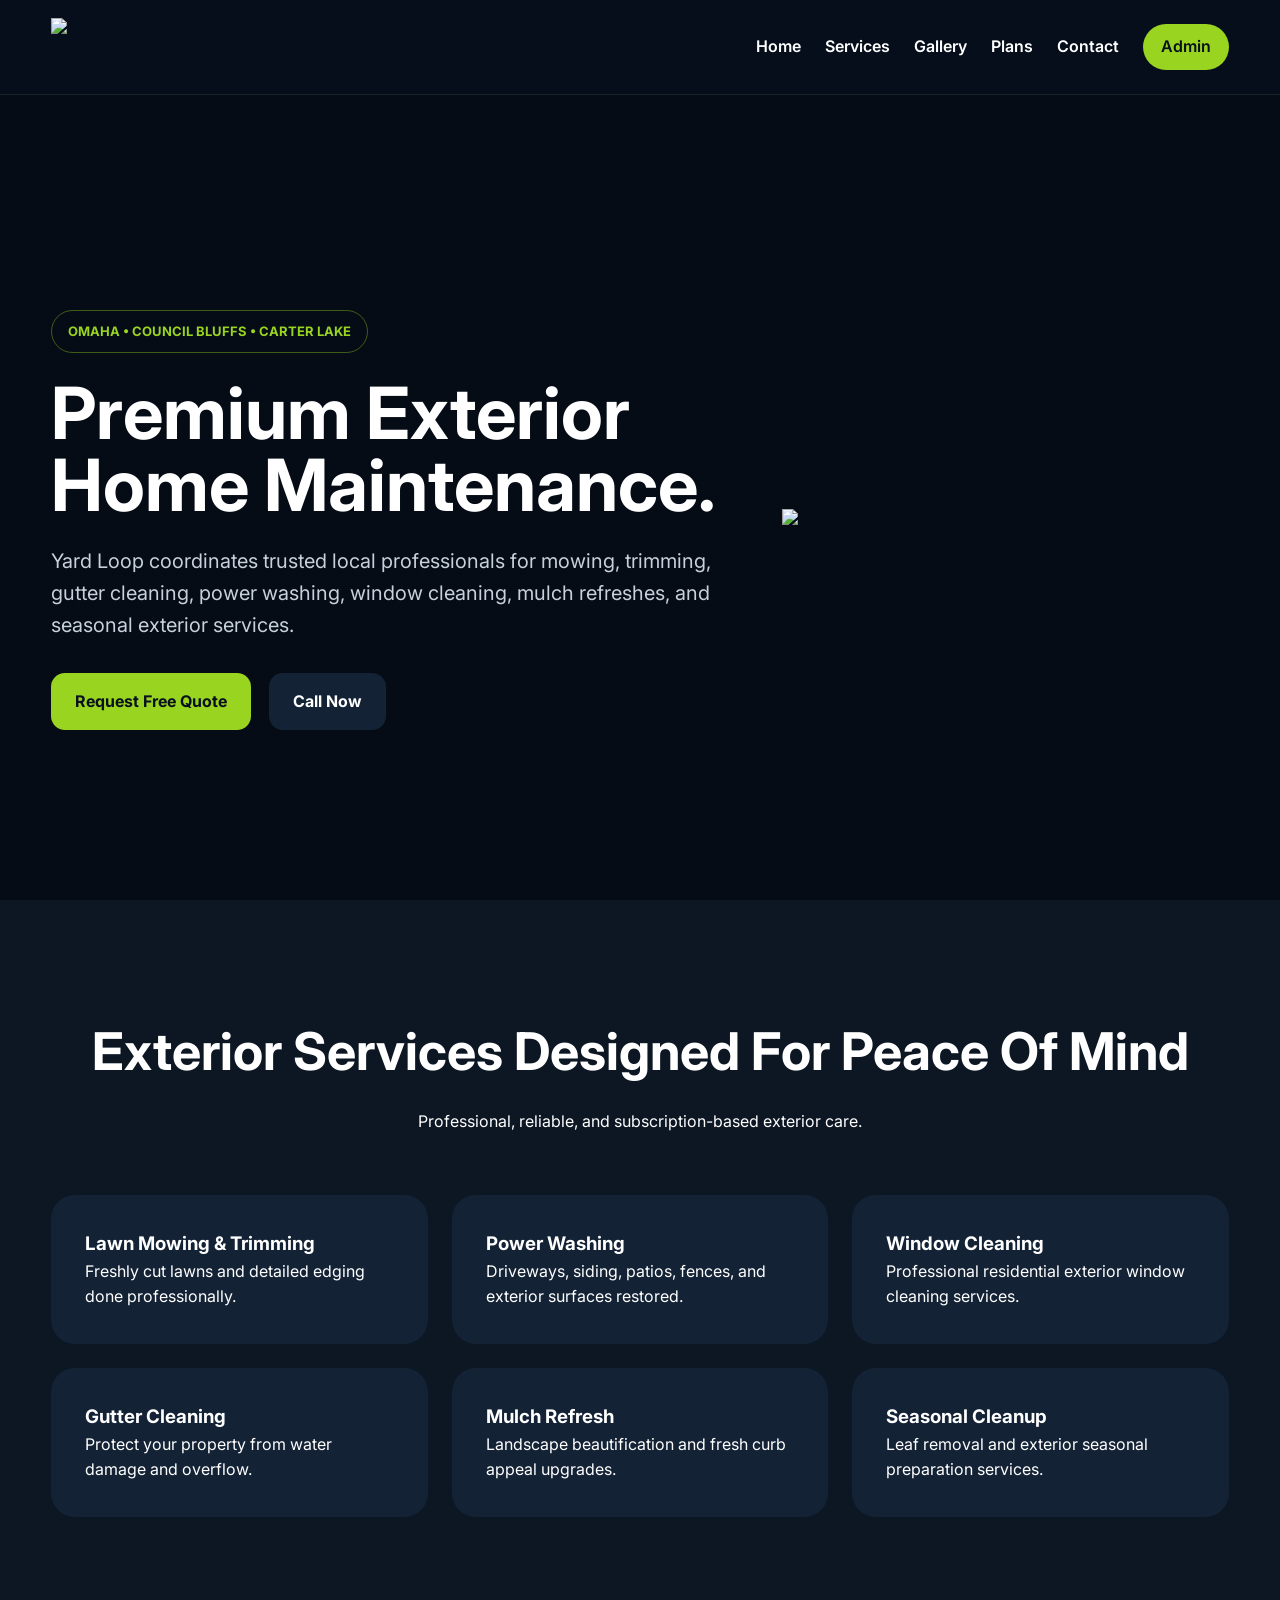
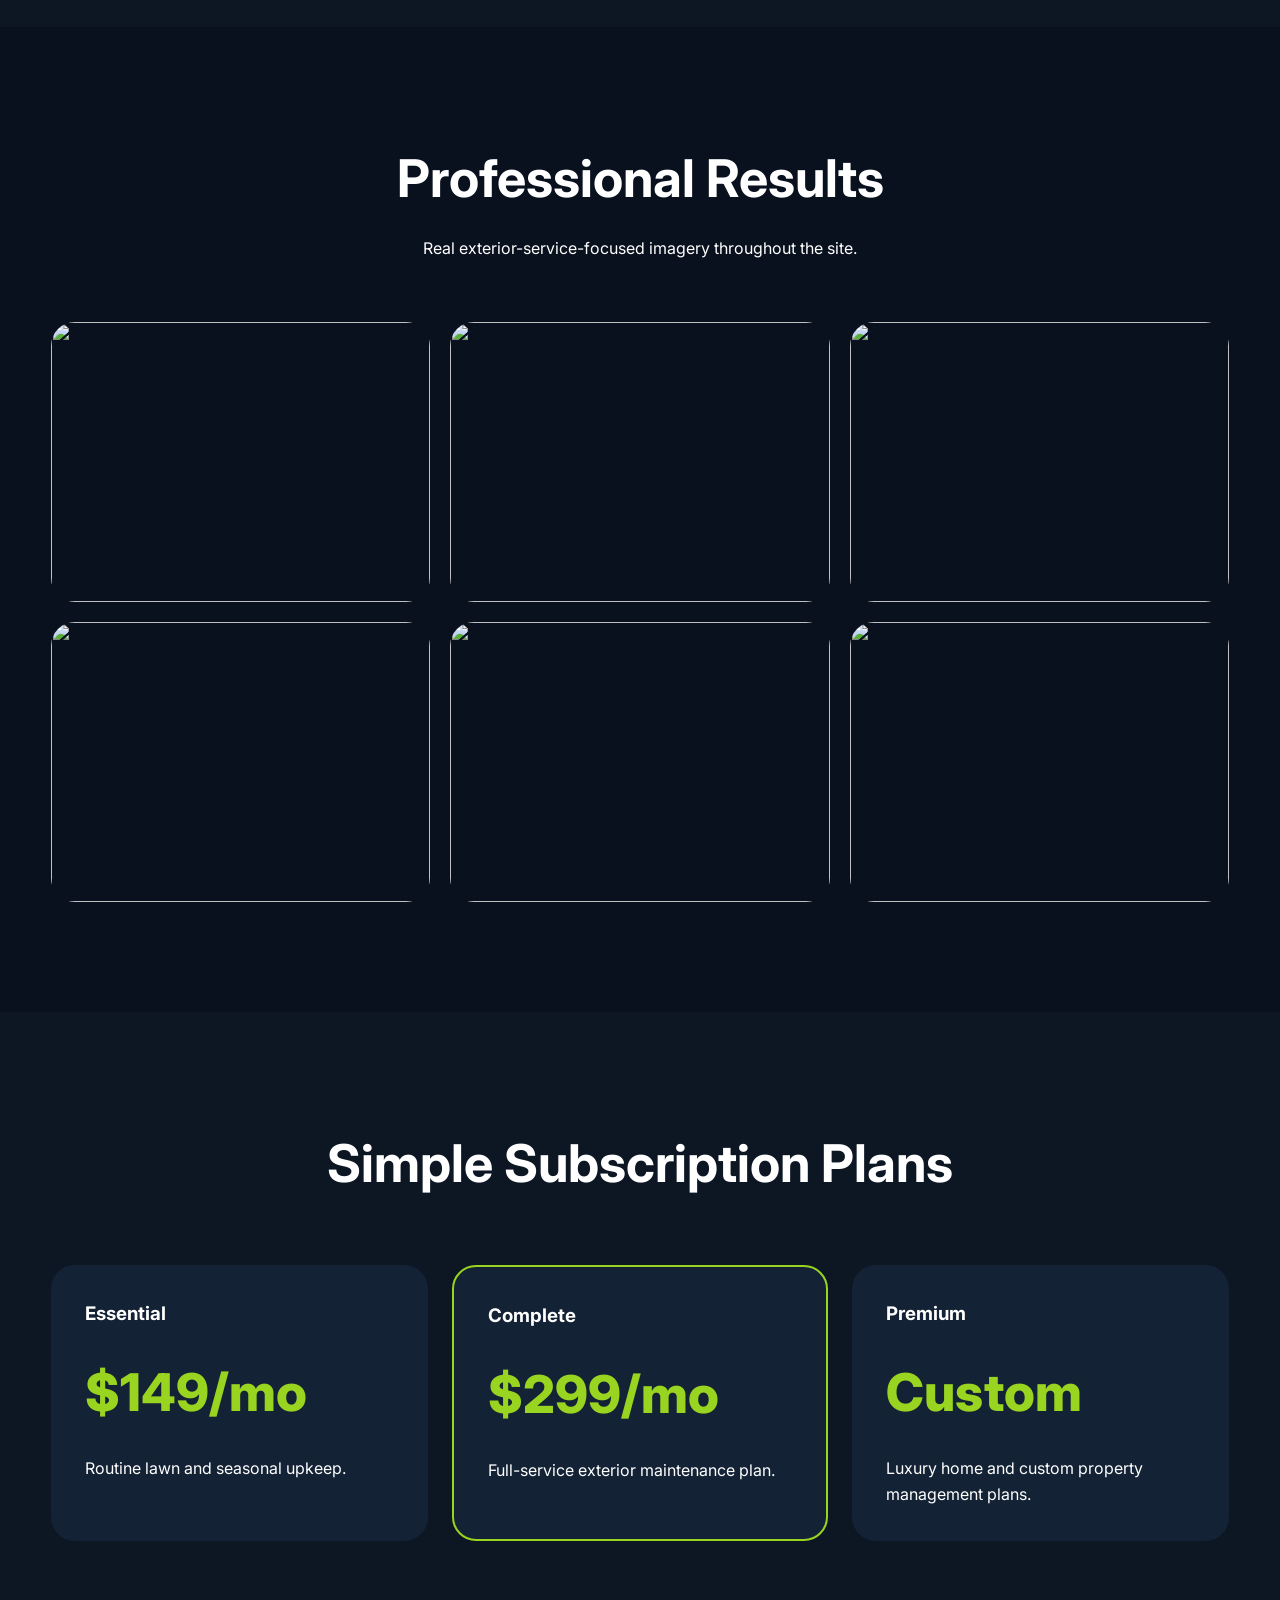
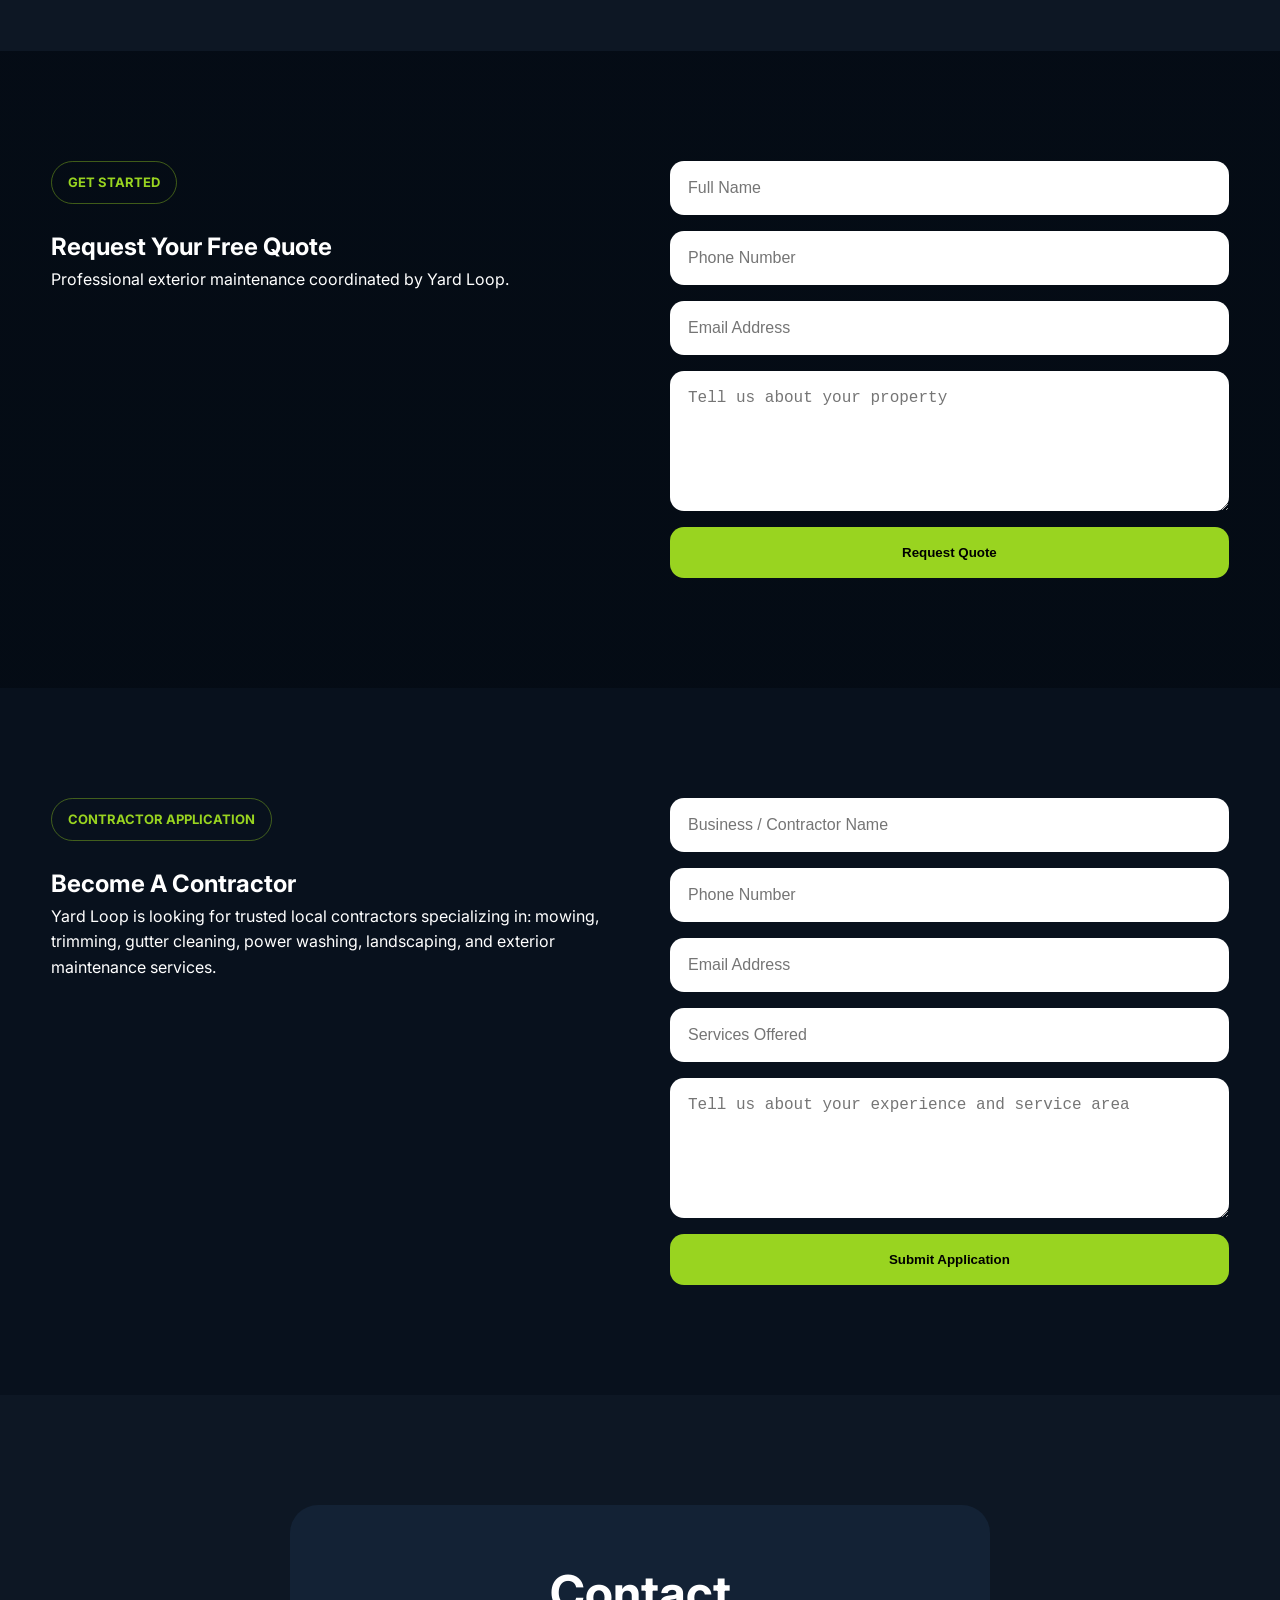
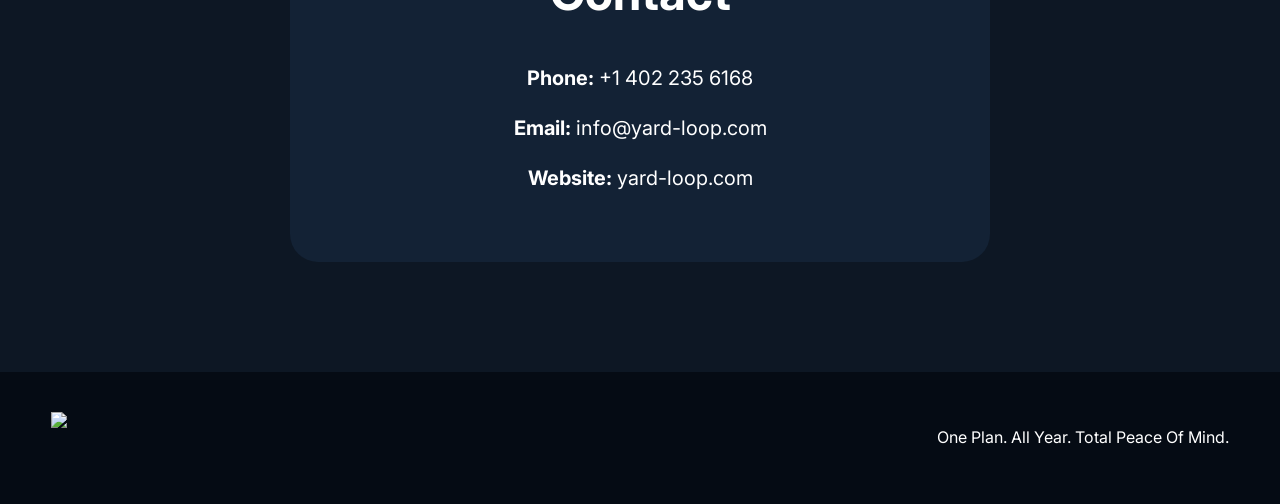
==== index.html @ cb49ea96 "Add files via upload" ====
<!DOCTYPE html>
<html lang="en">
<head>
<meta charset="UTF-8">
<meta name="viewport" content="width=device-width, initial-scale=1.0">
<title>Yard Loop | One Plan. All Year. Total Peace of Mind.</title>
<link rel="stylesheet" href="styles.css">
<link rel="preconnect" href="https://fonts.googleapis.com">
<link href="https://fonts.googleapis.com/css2?family=Inter:wght@300;400;500;600;700;800&display=swap" rel="stylesheet">
</head>
<body>

<header class="header">
  <div class="container nav">
    <img src="assets/yardloop-horizontal.png" class="logo">
    <nav>
      <a href="#home">Home</a>
      <a href="#services">Services</a>
      <a href="#gallery">Gallery</a>
      <a href="#plans">Plans</a>
      <a href="#contact">Contact</a>
      <a href="admin.html" class="admin-btn">Admin</a>
    </nav>
  </div>
</header>

<section class="hero" id="home">
  <div class="container hero-content">
    <div>
      <div class="tag">OMAHA • COUNCIL BLUFFS • CARTER LAKE</div>
      <h1>Premium Exterior Home Maintenance.</h1>

      <p>
        Yard Loop coordinates trusted local professionals for mowing,
        trimming, gutter cleaning, power washing, window cleaning,
        mulch refreshes, and seasonal exterior services.
      </p>

      <div class="hero-buttons">
        <a href="#contact" class="btn green">Request Free Quote</a>
        <a href="tel:4022356168" class="btn dark">Call Now</a>
      </div>
    </div>

    <div class="hero-card">
      <img src="assets/yardloop-badge.png" class="badge-logo">
    </div>
  </div>
</section>

<section class="section" id="services">
  <div class="container">
    <div class="section-heading">
      <h2>Exterior Services Designed For Peace Of Mind</h2>
      <p>Professional, reliable, and subscription-based exterior care.</p>
    </div>

    <div class="grid cards">
      <div class="card">
        <h3>Lawn Mowing & Trimming</h3>
        <p>Freshly cut lawns and detailed edging done professionally.</p>
      </div>

      <div class="card">
        <h3>Power Washing</h3>
        <p>Driveways, siding, patios, fences, and exterior surfaces restored.</p>
      </div>

      <div class="card">
        <h3>Window Cleaning</h3>
        <p>Professional residential exterior window cleaning services.</p>
      </div>

      <div class="card">
        <h3>Gutter Cleaning</h3>
        <p>Protect your property from water damage and overflow.</p>
      </div>

      <div class="card">
        <h3>Mulch Refresh</h3>
        <p>Landscape beautification and fresh curb appeal upgrades.</p>
      </div>

      <div class="card">
        <h3>Seasonal Cleanup</h3>
        <p>Leaf removal and exterior seasonal preparation services.</p>
      </div>
    </div>
  </div>
</section>

<section class="gallery-section" id="gallery">
  <div class="container">
    <div class="section-heading">
      <h2>Professional Results</h2>
      <p>Real exterior-service-focused imagery throughout the site.</p>
    </div>

    <div class="gallery-grid">
      <img src="https://images.unsplash.com/photo-1598902108854-10e335adac99?q=80&w=1200&auto=format&fit=crop">
      <img src="https://images.unsplash.com/photo-1581578731548-c64695cc6952?q=80&w=1200&auto=format&fit=crop">
      <img src="https://images.unsplash.com/photo-1621905252507-b35492cc74b4?q=80&w=1200&auto=format&fit=crop">
      <img src="https://images.unsplash.com/photo-1558618666-fcd25c85cd64?q=80&w=1200&auto=format&fit=crop">
      <img src="https://images.unsplash.com/photo-1504307651254-35680f356dfd?q=80&w=1200&auto=format&fit=crop">
      <img src="https://images.unsplash.com/photo-1605146769289-440113cc3d00?q=80&w=1200&auto=format&fit=crop">
    </div>
  </div>
</section>

<section class="plans" id="plans">
  <div class="container">
    <div class="section-heading">
      <h2>Simple Subscription Plans</h2>
    </div>

    <div class="grid pricing-grid">
      <div class="price-card">
        <h3>Essential</h3>
        <div class="price">$149/mo</div>
        <p>Routine lawn and seasonal upkeep.</p>
      </div>

      <div class="price-card featured">
        <h3>Complete</h3>
        <div class="price">$299/mo</div>
        <p>Full-service exterior maintenance plan.</p>
      </div>

      <div class="price-card">
        <h3>Premium</h3>
        <div class="price">Custom</div>
        <p>Luxury home and custom property management plans.</p>
      </div>
    </div>
  </div>
</section>

<section class="contact" id="contact">
  <div class="container contact-box">
    <div>
      <div class="tag">GET STARTED</div>
      <h2>Request Your Free Quote</h2>
      <p>Professional exterior maintenance coordinated by Yard Loop.</p>
    </div>

    <form class="contact-form">
      <input placeholder="Full Name">
      <input placeholder="Phone Number">
      <input placeholder="Email Address">
      <textarea placeholder="Tell us about your property"></textarea>
      <button type="submit">Request Quote</button>
    </form>
  </div>
</section>

<section class="contractor-section" id="contractors">
  <div class="container contractor-box">
    <div>
      <div class="tag">CONTRACTOR APPLICATION</div>
      <h2>Become A Contractor</h2>
      <p>
        Yard Loop is looking for trusted local contractors specializing in:
        mowing, trimming, gutter cleaning, power washing,
        landscaping, and exterior maintenance services.
      </p>
    </div>

    <form class="contractor-form">
      <input placeholder="Business / Contractor Name">
      <input placeholder="Phone Number">
      <input placeholder="Email Address">
      <input placeholder="Services Offered">
      <textarea placeholder="Tell us about your experience and service area"></textarea>
      <button type="submit">Submit Application</button>
    </form>
  </div>
</section>

<section class="contact-info-section">
  <div class="container">
    <div class="contact-info-card">
      <h2>Contact</h2>

      <div class="contact-line">
        <strong>Phone:</strong> +1 402 235 6168
      </div>

      <div class="contact-line">
        <strong>Email:</strong> info@yard-loop.com
      </div>

      <div class="contact-line">
        <strong>Website:</strong> yard-loop.com
      </div>
    </div>
  </div>
</section>

<footer>
  <div class="container footer">
    <img src="assets/yardloop-horizontal.png" class="footer-logo">
    <p>One Plan. All Year. Total Peace Of Mind.</p>
  </div>
</footer>

</body>
</html>
---- styles.css ----
*{
margin:0;
padding:0;
box-sizing:border-box;
}

body{
font-family:'Inter',sans-serif;
background:#08111d;
color:white;
line-height:1.6;
}

.container{
width:min(1200px,92%);
margin:auto;
}

.header{
position:fixed;
top:0;
width:100%;
background:rgba(6,16,28,.92);
backdrop-filter:blur(12px);
z-index:1000;
border-bottom:1px solid rgba(255,255,255,.08);
}

.nav{
display:flex;
justify-content:space-between;
align-items:center;
padding:18px 0;
}

.logo{
height:58px;
}

nav{
display:flex;
gap:24px;
align-items:center;
}

nav a{
text-decoration:none;
color:white;
font-weight:600;
}

.admin-btn{
background:#99d420;
color:#08111d;
padding:10px 18px;
border-radius:999px;
}

.hero{
min-height:100vh;
display:flex;
align-items:center;
background:
linear-gradient(rgba(4,11,20,.85),rgba(4,11,20,.88)),
url('https://images.unsplash.com/photo-1598902108854-10e335adac99?q=80&w=1800&auto=format&fit=crop');
background-size:cover;
background-position:center;
}

.hero-content{
display:grid;
grid-template-columns:1.2fr .8fr;
gap:60px;
align-items:center;
padding-top:140px;
}

.tag{
display:inline-block;
padding:10px 16px;
border-radius:999px;
border:1px solid rgba(153,212,32,.4);
color:#99d420;
font-size:13px;
font-weight:700;
margin-bottom:24px;
}

h1{
font-size:72px;
line-height:1;
margin-bottom:24px;
}

.hero p{
font-size:20px;
color:#c7d1db;
}

.hero-buttons{
display:flex;
gap:18px;
margin-top:32px;
}

.btn{
padding:16px 24px;
border-radius:14px;
text-decoration:none;
font-weight:700;
}

.green{
background:#99d420;
color:#08111d;
}

.dark{
background:#132235;
color:white;
}

.badge-logo{
width:100%;
max-width:420px;
}

.section,
.gallery-section,
.plans,
.contact,
.contractor-section,
.contact-info-section{
padding:110px 0;
}

.section{
background:#0d1724;
}

.gallery-section{
background:#08111d;
}

.plans{
background:#0d1724;
}

.contact{
background:
linear-gradient(rgba(4,11,20,.85),rgba(4,11,20,.9)),
url('https://images.unsplash.com/photo-1621905252507-b35492cc74b4?q=80&w=1800&auto=format&fit=crop');
background-size:cover;
background-position:center;
}

.contractor-section{
background:#08111d;
}

.contact-info-section{
background:#0d1724;
}

.section-heading{
text-align:center;
margin-bottom:60px;
}

.section-heading h2{
font-size:52px;
margin-bottom:16px;
}

.grid{
display:grid;
gap:24px;
}

.cards,
.pricing-grid{
grid-template-columns:repeat(3,1fr);
}

.card,
.price-card{
background:#132235;
padding:34px;
border-radius:24px;
}

.featured{
border:2px solid #99d420;
}

.price{
font-size:52px;
font-weight:800;
margin:22px 0;
color:#99d420;
}

.gallery-grid{
display:grid;
grid-template-columns:repeat(3,1fr);
gap:20px;
}

.gallery-grid img{
width:100%;
height:280px;
object-fit:cover;
border-radius:24px;
}

.contact-box,
.contractor-box{
display:grid;
grid-template-columns:1fr 1fr;
gap:60px;
align-items:start;
}

.contact-form,
.contractor-form{
display:grid;
gap:16px;
}

.contact-form input,
.contact-form textarea,
.contractor-form input,
.contractor-form textarea{
padding:18px;
border:none;
border-radius:14px;
font-size:16px;
}

.contact-form textarea,
.contractor-form textarea{
height:140px;
}

.contact-form button,
.contractor-form button{
padding:18px;
border:none;
border-radius:14px;
background:#99d420;
font-weight:800;
cursor:pointer;
}

.contact-info-card{
max-width:700px;
margin:auto;
background:#132235;
padding:50px;
border-radius:28px;
text-align:center;
}

.contact-info-card h2{
font-size:48px;
margin-bottom:30px;
}

.contact-line{
margin-bottom:18px;
font-size:20px;
}

footer{
padding:40px 0;
background:#050b14;
}

.footer{
display:flex;
justify-content:space-between;
align-items:center;
}

.footer-logo{
height:52px;
}

.admin-body{
display:flex;
justify-content:center;
align-items:center;
min-height:100vh;
padding:40px;
}

.admin-panel{
max-width:800px;
background:#132235;
padding:50px;
border-radius:28px;
}

.admin-panel h1{
font-size:52px;
margin-bottom:20px;
}

.admin-panel ul{
margin:30px 0;
line-height:2;
}

@media(max-width:900px){

.hero-content,
.cards,
.pricing-grid,
.gallery-grid,
.contact-box,
.contractor-box{
grid-template-columns:1fr;
}

nav{
display:none;
}

h1{
font-size:48px;
}

.section-heading h2{
font-size:38px;
}

.gallery-grid img{
height:220px;
}

}
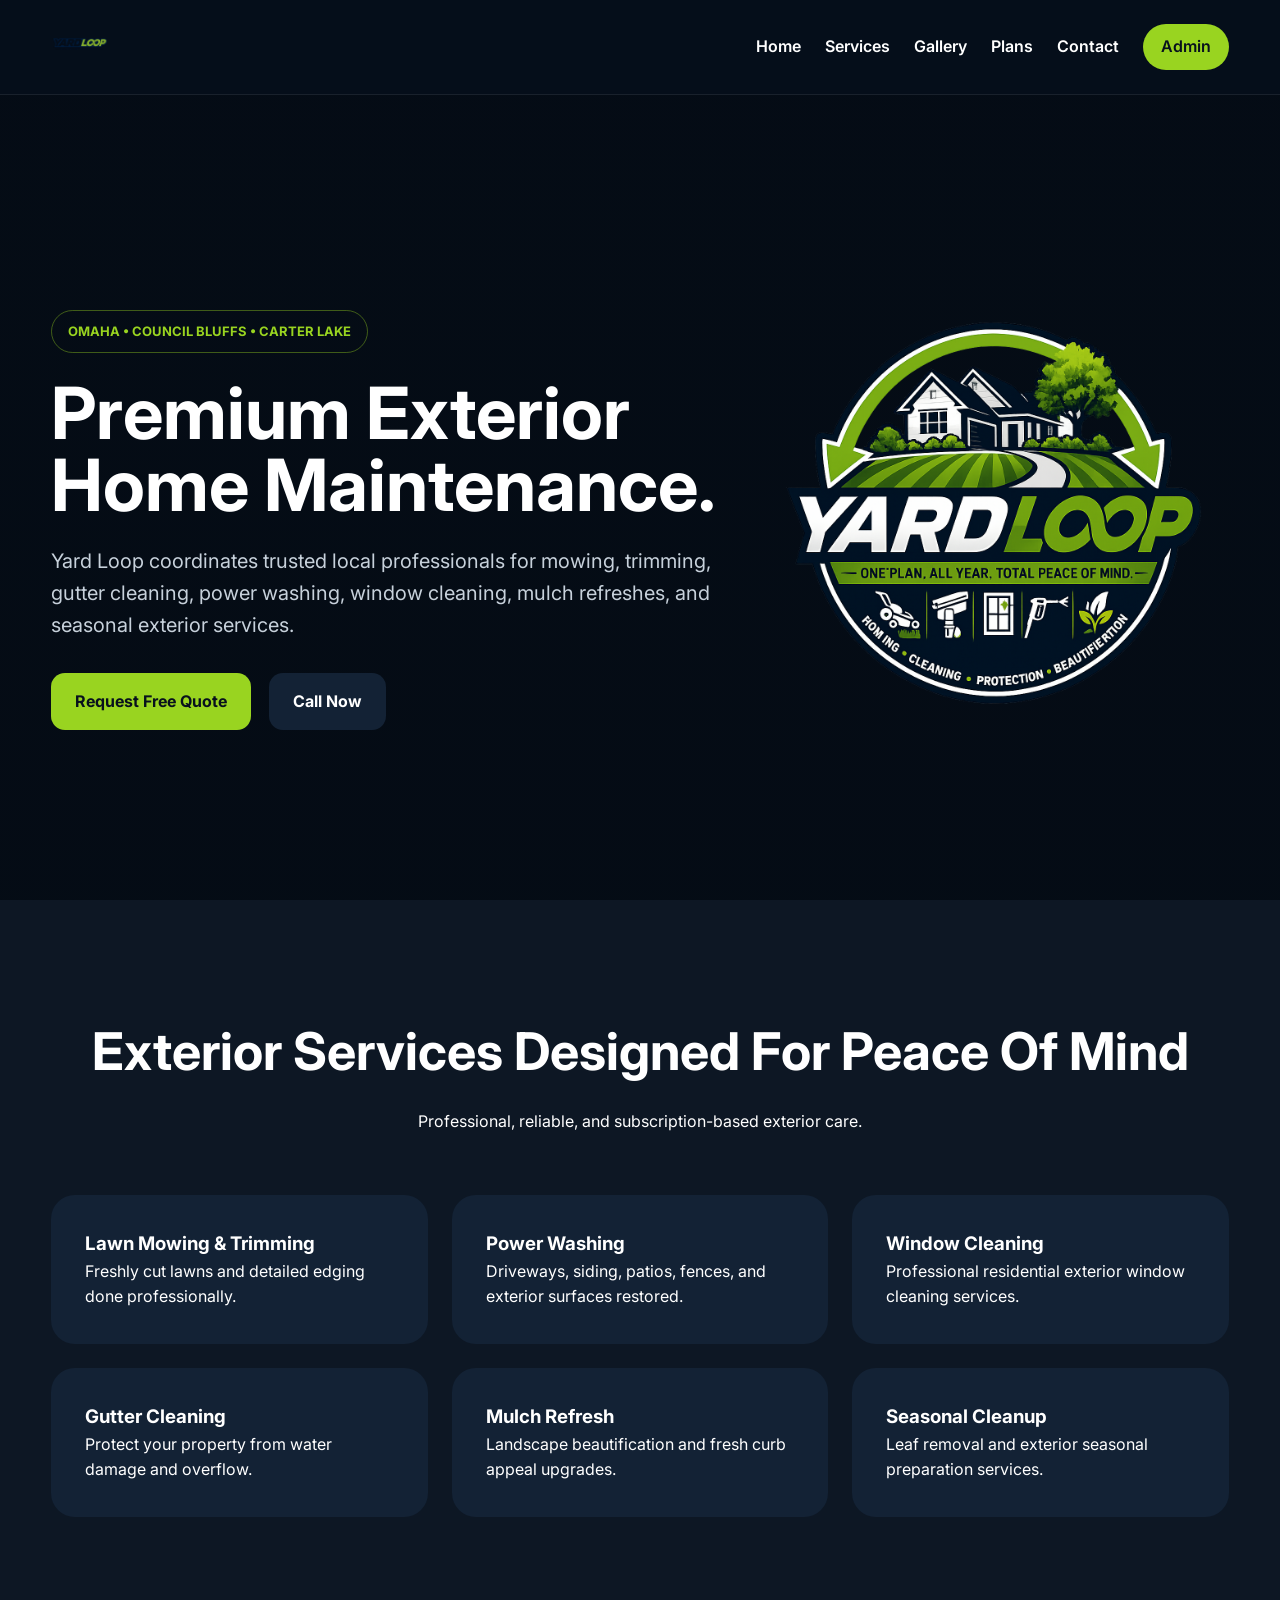
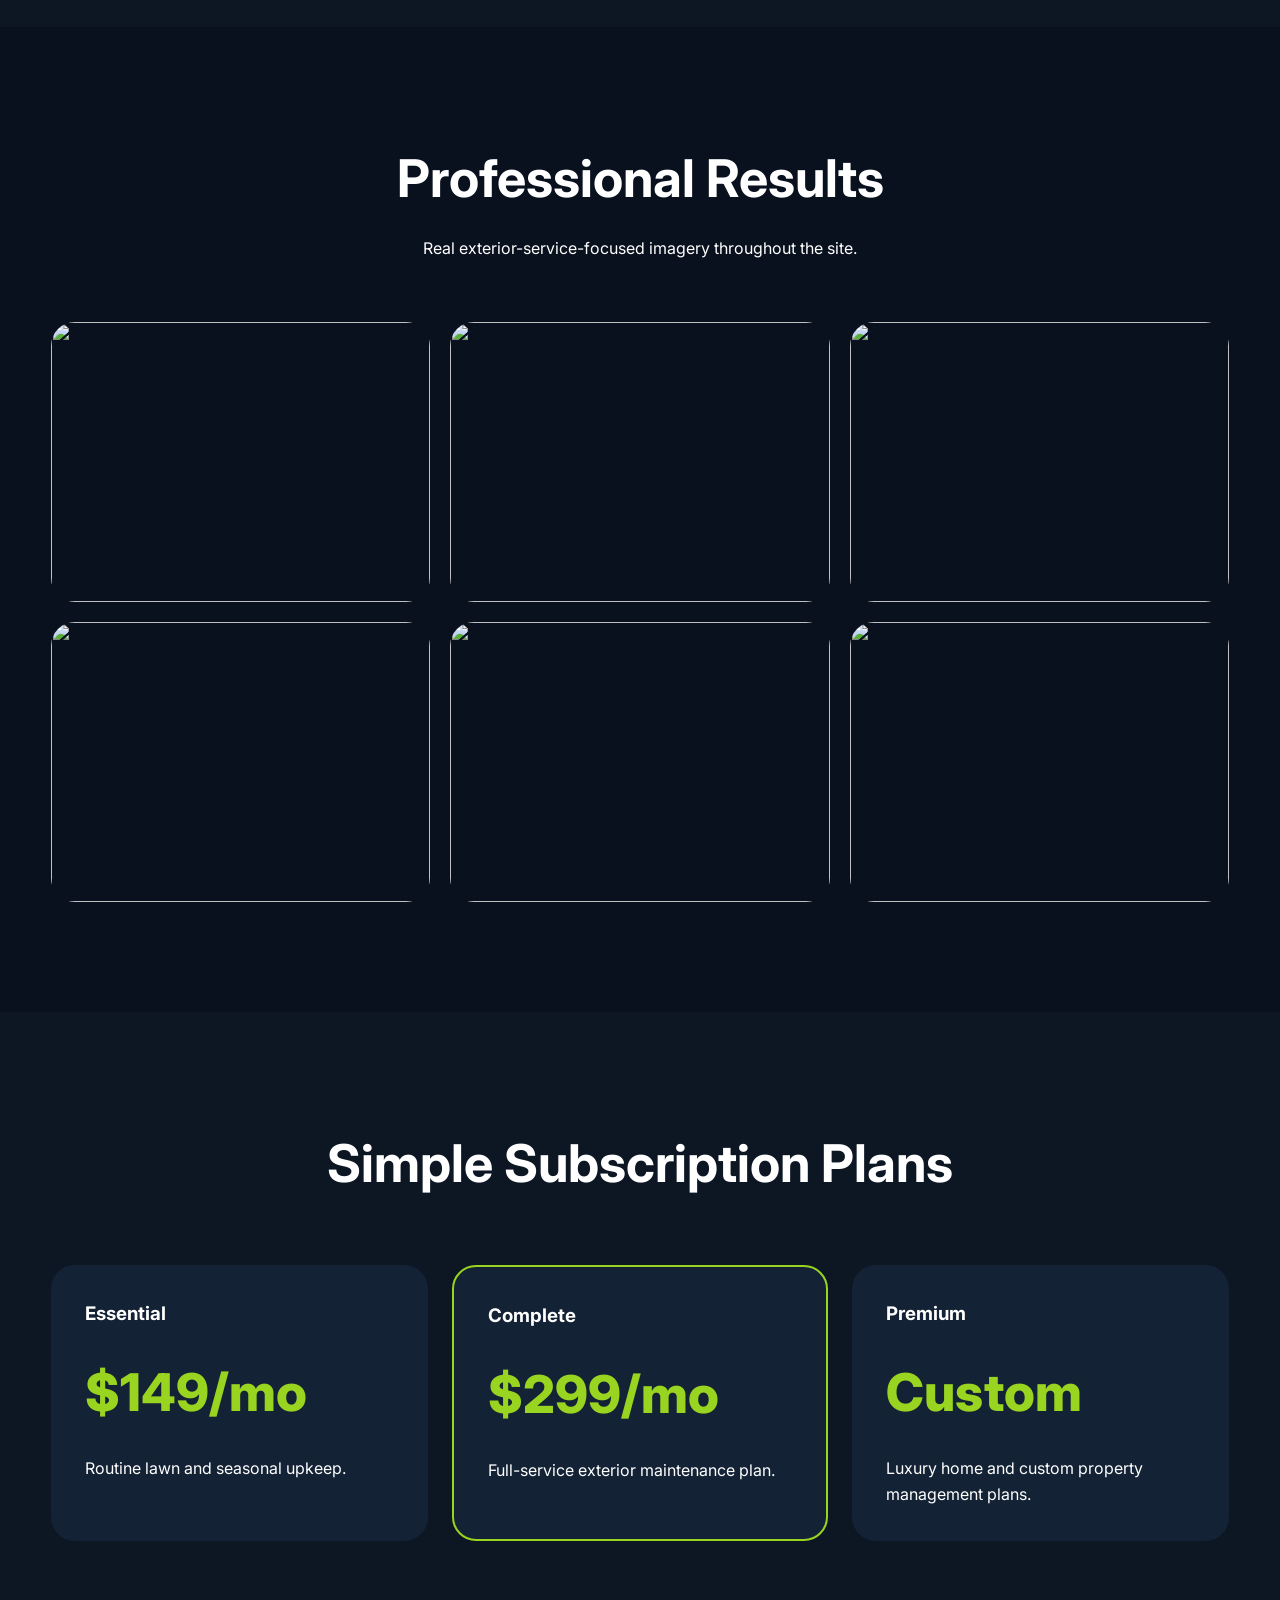
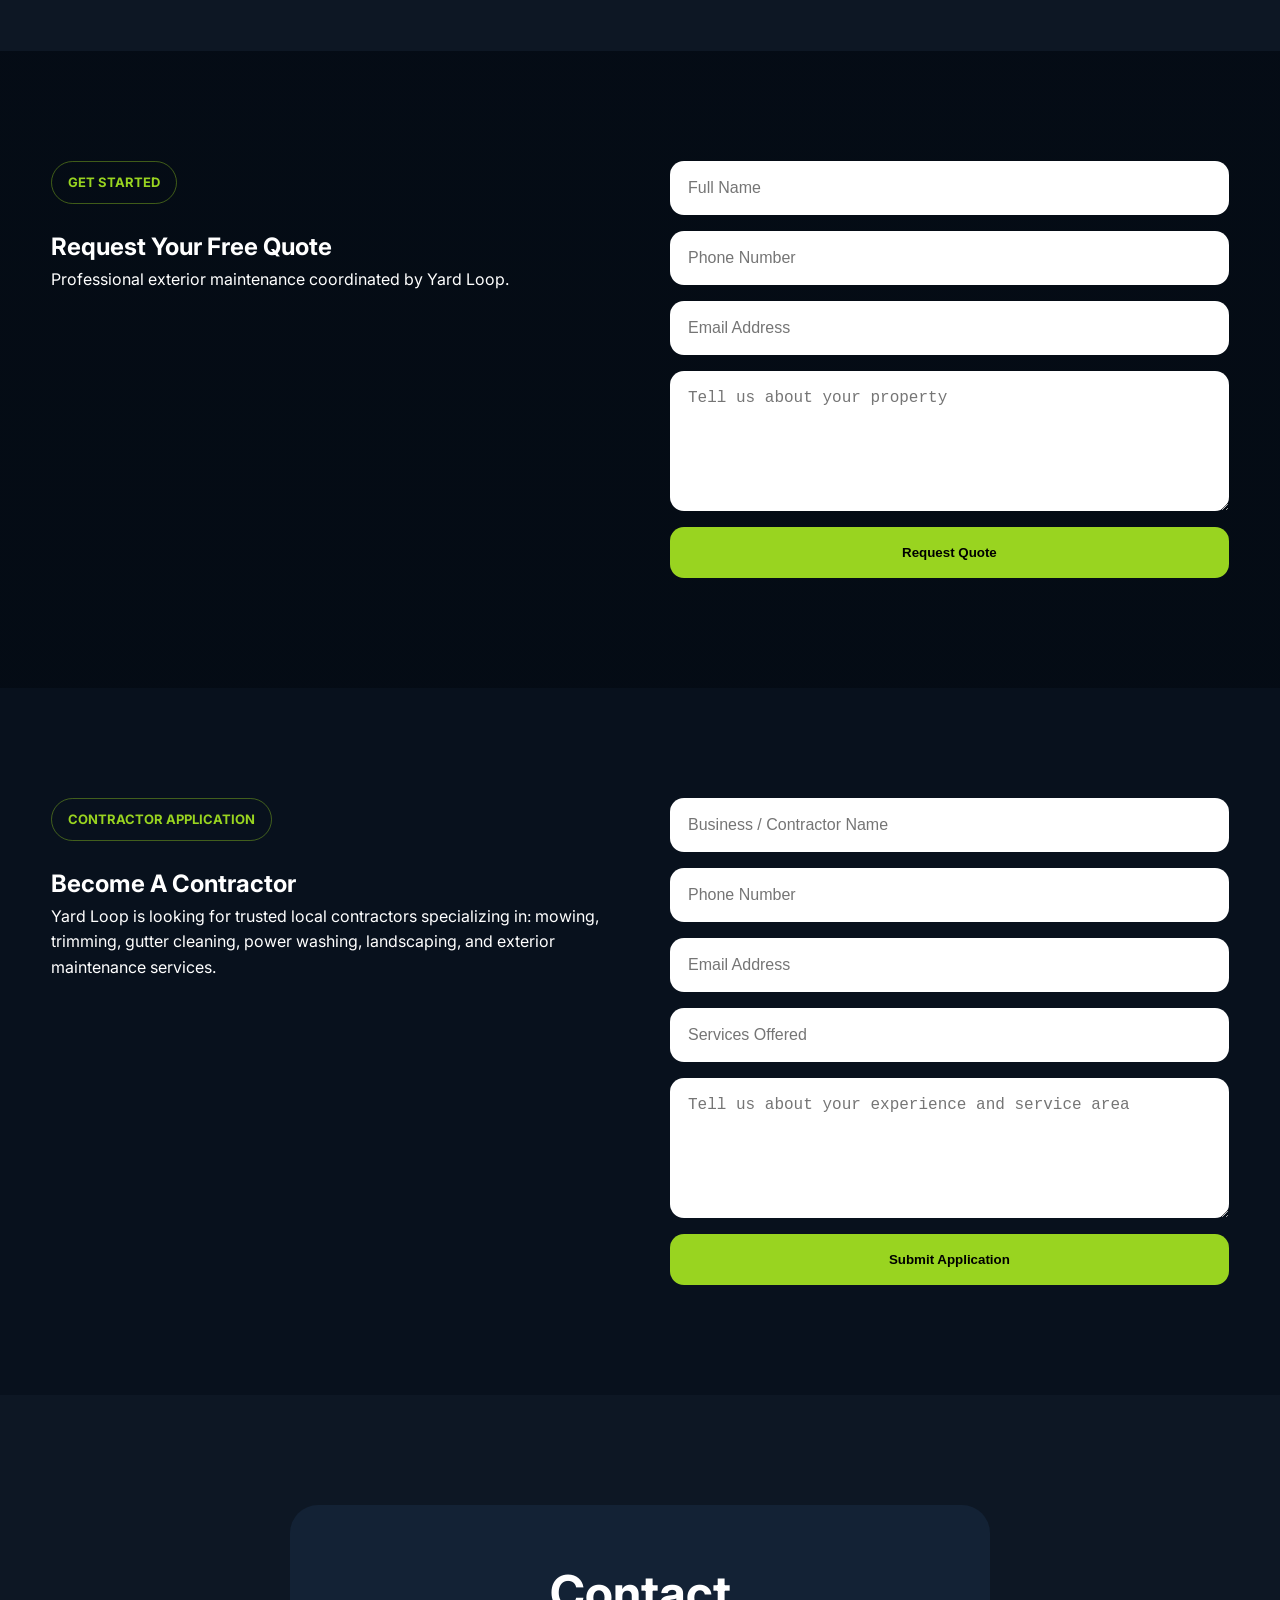
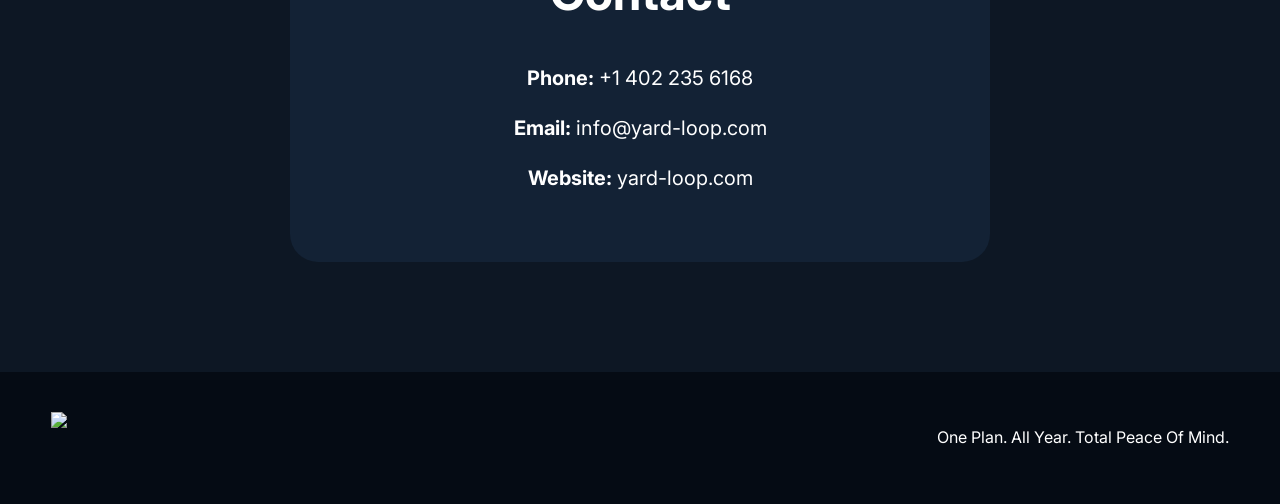
==== commit 2b82e52d: "Update index.html" ====
--- a/index.html
+++ b/index.html
@@ -13,7 +13,7 @@
 
 <header class="header">
   <div class="container nav">
-    <img src="assets/yardloop-horizontal.png" class="logo">
+    <img src="yardloop-horizontal.png" class="logo">
     <nav>
       <a href="#home">Home</a>
       <a href="#services">Services</a>
@@ -44,7 +44,7 @@
     </div>
 
     <div class="hero-card">
-      <img src="assets/yardloop-badge.png" class="badge-logo">
+      <img src="yardloop-badge.png" class="badge-logo">
     </div>
   </div>
 </section>
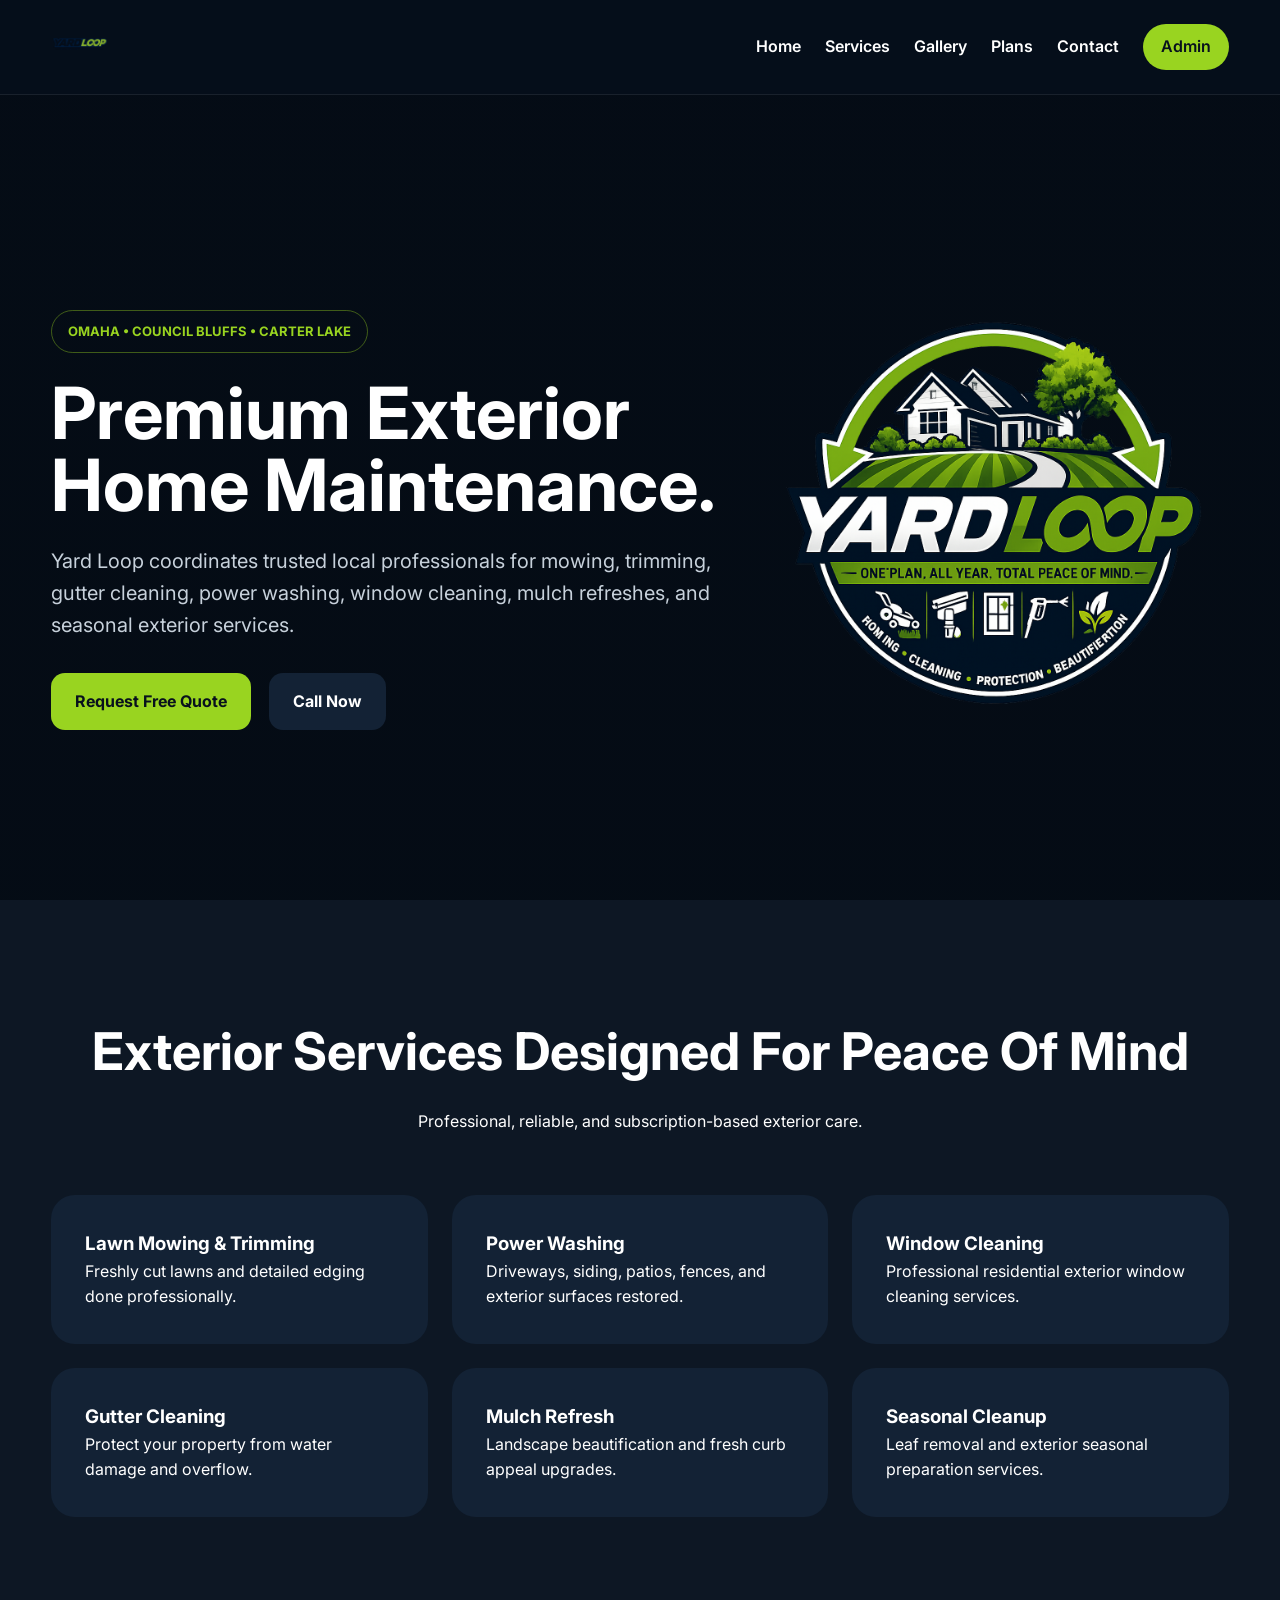
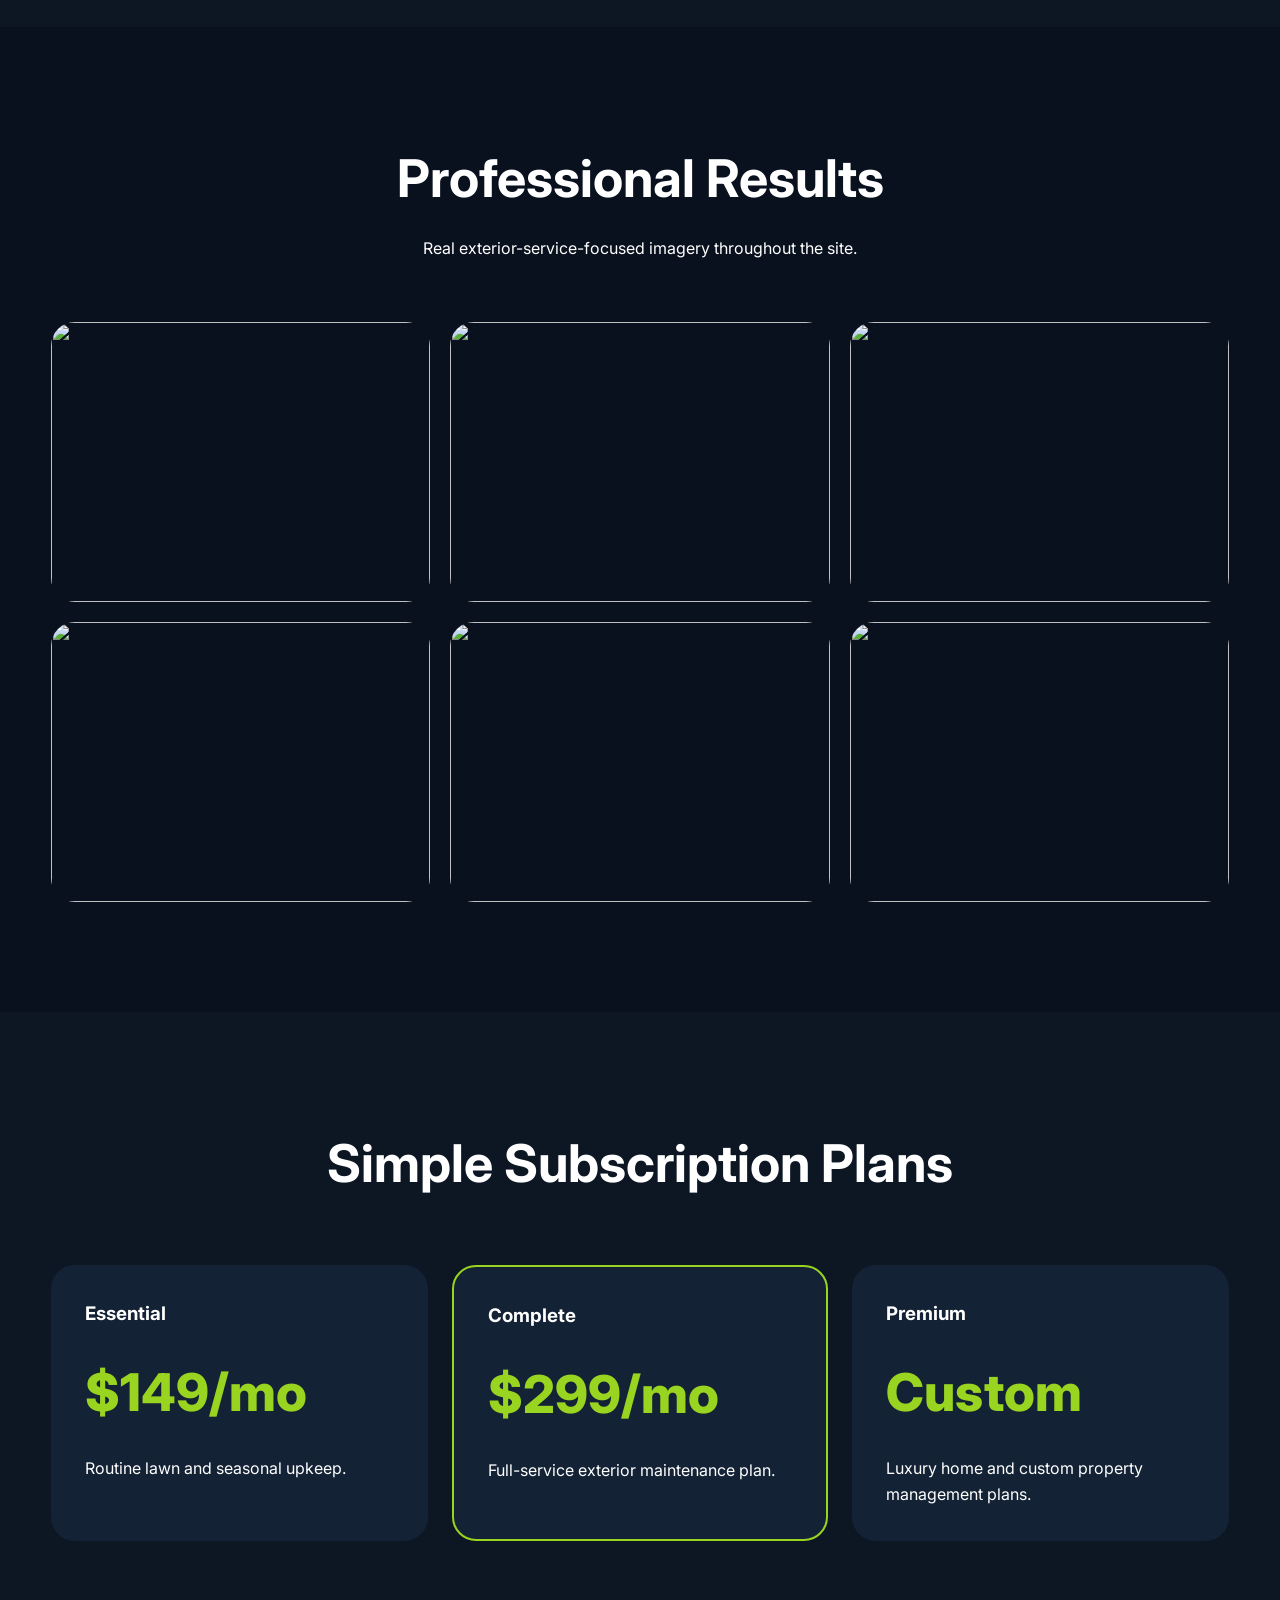
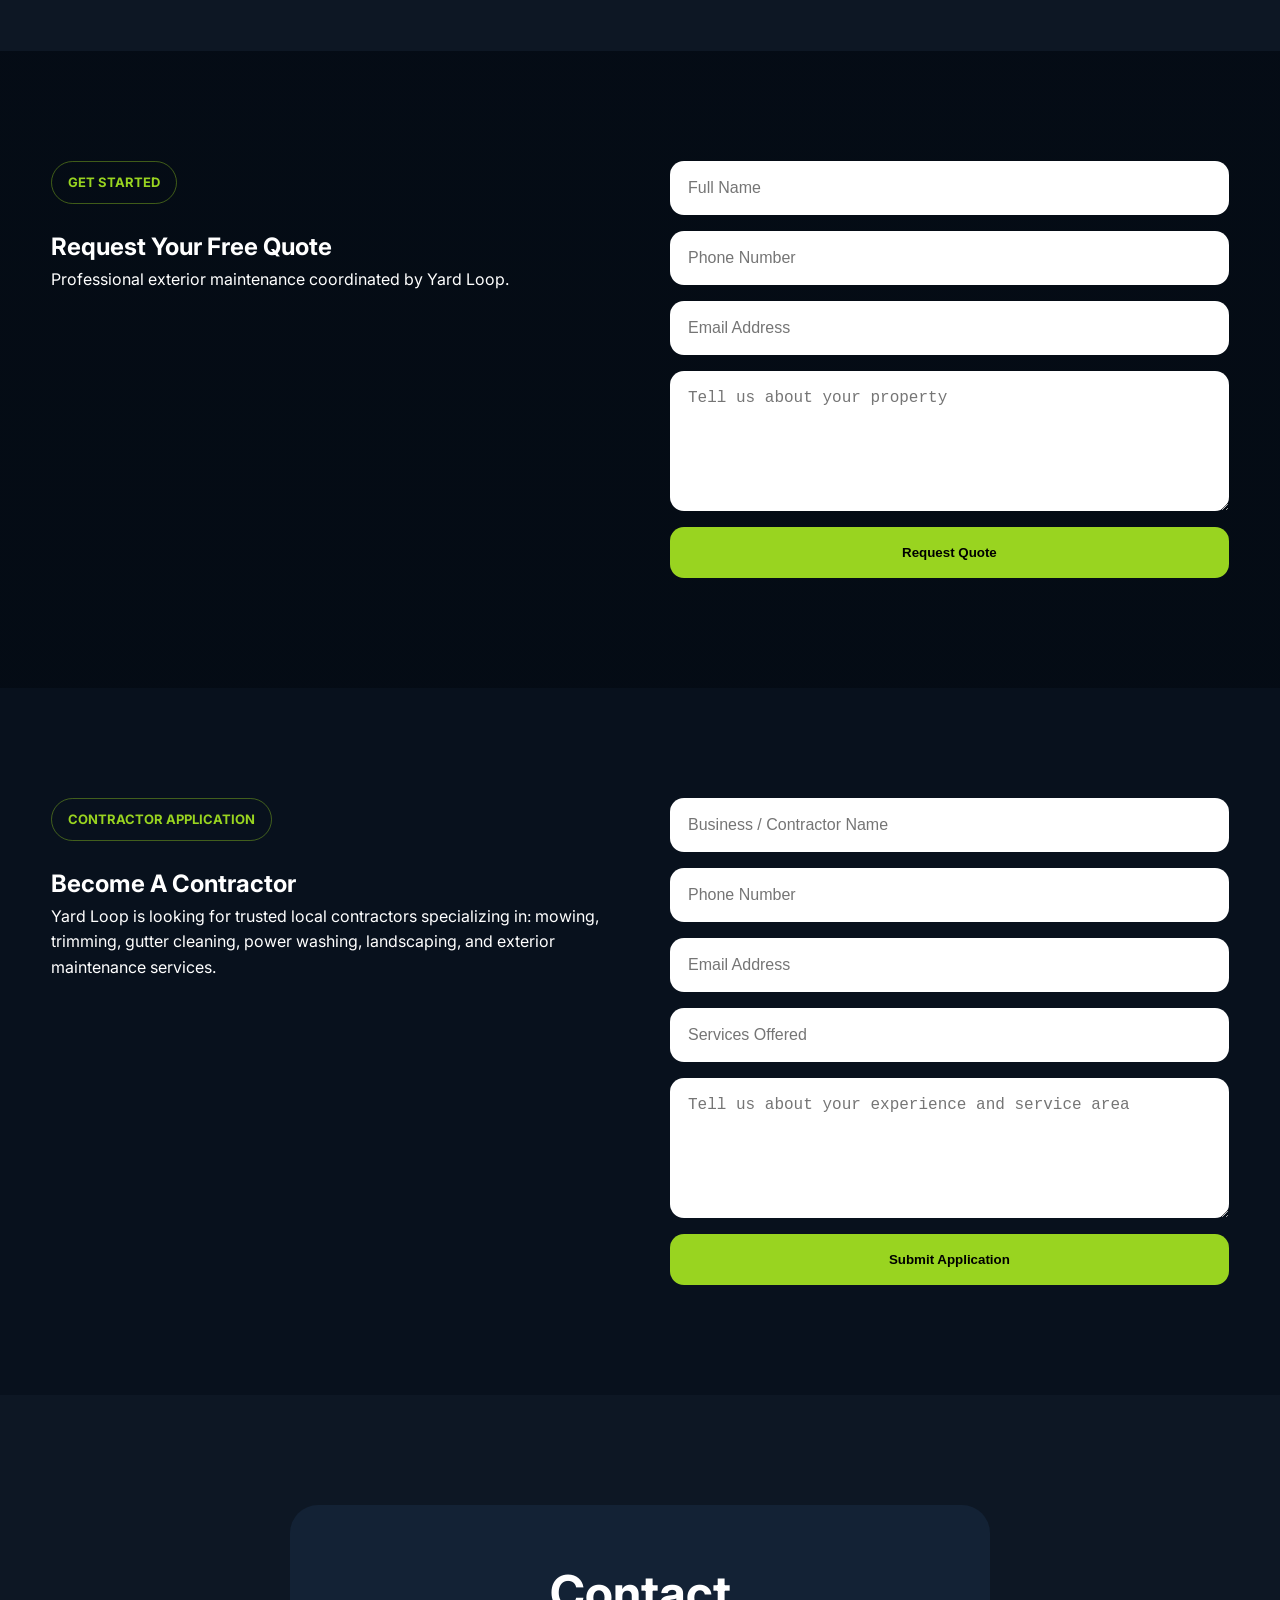
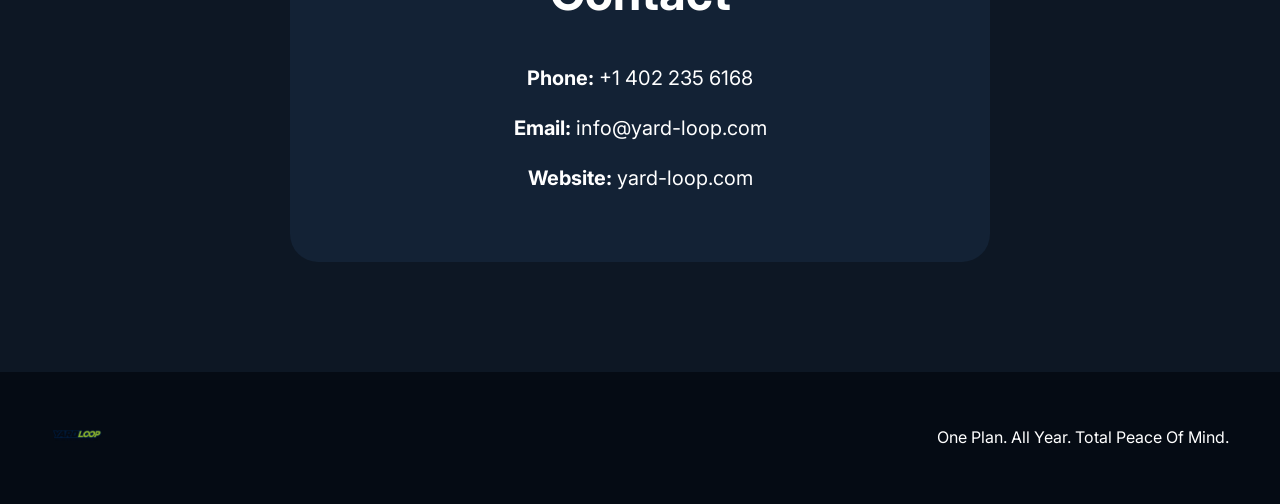
==== commit 028497e5: "Update index.html" ====
--- a/index.html
+++ b/index.html
@@ -199,7 +199,7 @@
 
 <footer>
   <div class="container footer">
-    <img src="assets/yardloop-horizontal.png" class="footer-logo">
+    <img src="yardloop-horizontal.png" class="footer-logo">
     <p>One Plan. All Year. Total Peace Of Mind.</p>
   </div>
 </footer>
